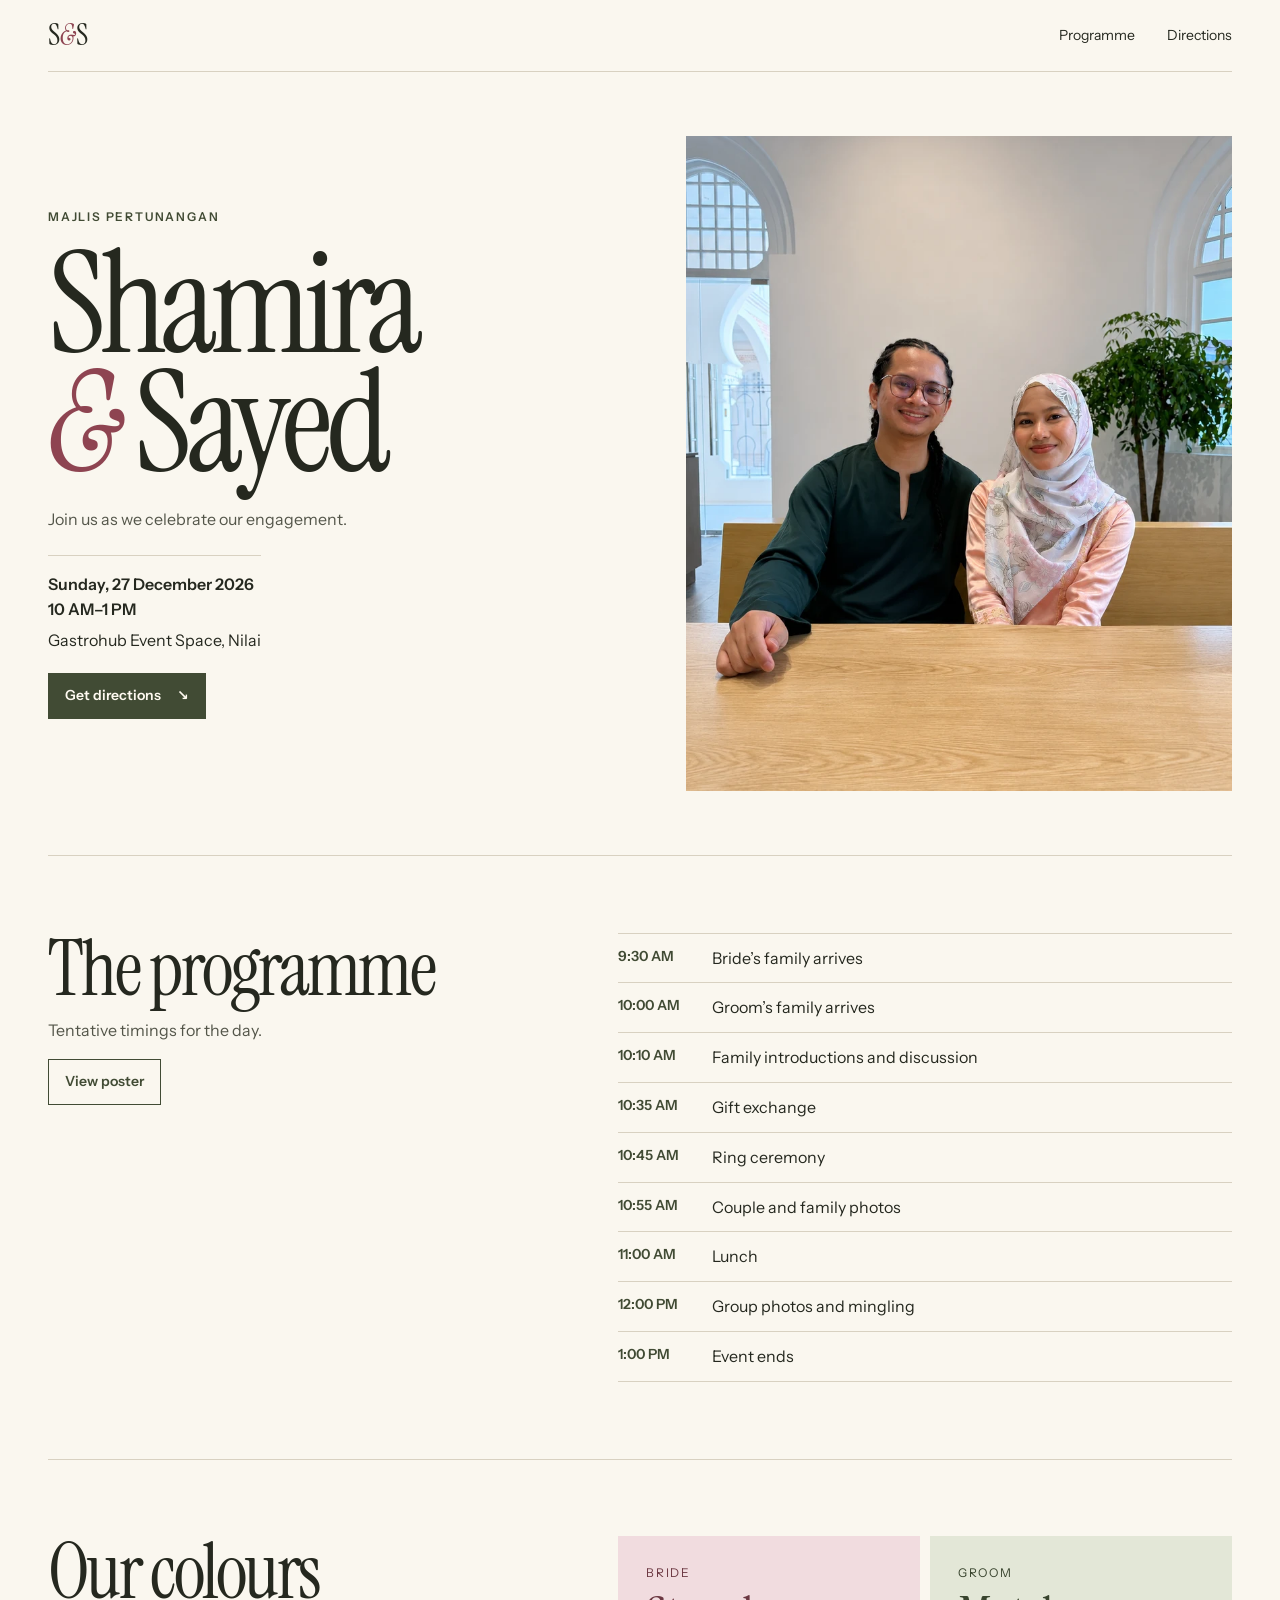
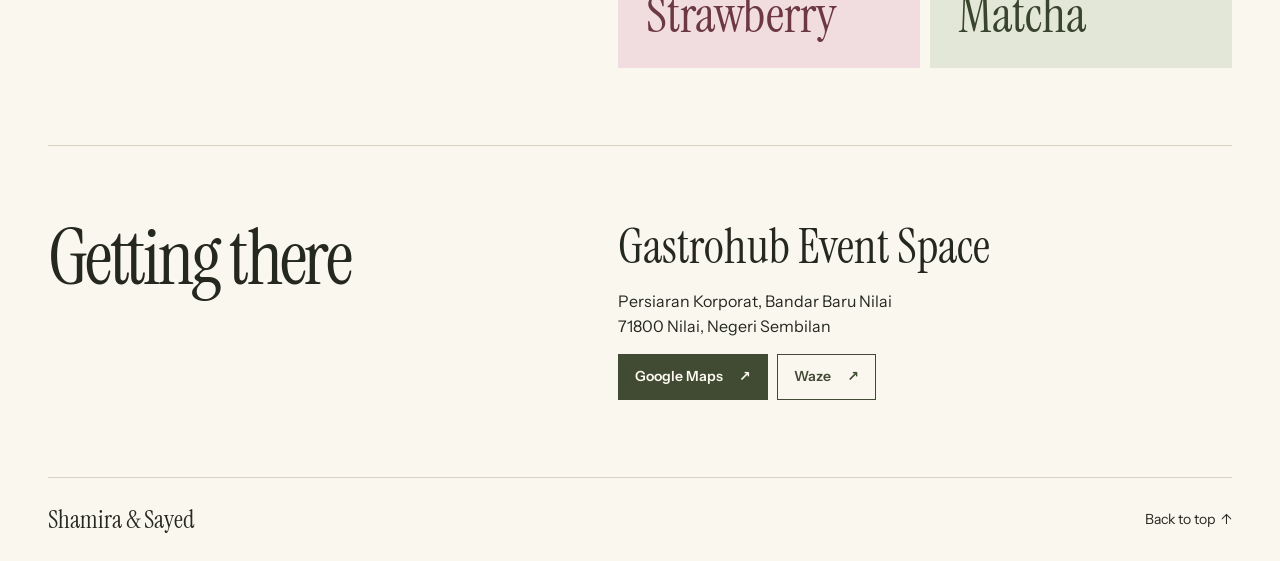
==== index.html @ 9dc454b3 "Publish Shamira and Sayed's engagement site" ====
<!doctype html>
<html lang="en-MY">
<head>
  <meta charset="utf-8">
  <meta http-equiv="Content-Security-Policy" content="default-src 'none'; script-src 'self'; style-src 'self'; img-src 'self'; font-src 'self'; base-uri 'none'; form-action 'none'">
  <meta name="referrer" content="no-referrer">
  <meta name="viewport" content="width=device-width, initial-scale=1">
  <meta name="theme-color" content="#faf7ef">
  <meta name="description" content="Join Shamira and Sayed for their engagement on Sunday, 27 December 2026 at Gastrohub Event Space, Nilai.">
  <link rel="canonical" href="https://bimbap-co.github.io/shamirasayed.tunang/">
  <link rel="stylesheet" href="./styles.css">
  <script src="./script.js" defer></script>
  <title>Shamira &amp; Sayed — Tunang</title>
</head>
<body id="top">
  <a class="skip" href="#main">Skip to main content</a>
  <header class="shell header">
    <a class="monogram" href="#top" aria-label="Shamira and Sayed, back to top">S<span>&amp;</span>S</a>
    <nav aria-label="Main navigation">
      <a href="#programme">Programme</a>
      <a href="#venue">Directions</a>
    </nav>
  </header>

  <main id="main" tabindex="-1">
    <section class="shell hero" aria-labelledby="couple">
      <div class="invitation">
        <p class="eyebrow">Majlis pertunangan</p>
        <h1 id="couple">Shamira <br><em>&amp;</em> Sayed</h1>
        <p class="lede">Join us as we celebrate our engagement.</p>
        <div class="details">
          <p><time datetime="2026-12-27">Sunday, 27 December 2026</time><br>
          <time datetime="10:00">10 AM</time>–<time datetime="13:00">1 PM</time></p>
          <p>Gastrohub Event Space, Nilai</p>
        </div>
        <a class="button primary" href="#venue">Get directions <span aria-hidden="true">↘</span></a>
      </div>
      <figure class="hero-photo">
        <img src="./assets/engagement-placeholder.webp" width="810" height="1080" alt="The couple smiling together at a café table">
      </figure>
    </section>

    <section id="programme" class="shell section split" aria-labelledby="programme-heading">
      <div data-reveal>
        <h2 id="programme-heading">The programme</h2>
        <p class="muted">Tentative timings for the day.</p>
        <p><a class="button" id="view-poster" href="./assets/tunang-programme-ms.png" aria-label="View poster in Malay">View poster</a></p>
      </div>
      <ol class="programme" data-reveal>
        <li><time datetime="09:30">9:30 AM</time><span>Bride’s family arrives</span></li>
        <li><time datetime="10:00">10:00 AM</time><span>Groom’s family arrives</span></li>
        <li><time datetime="10:10">10:10 AM</time><span>Family introductions and discussion</span></li>
        <li><time datetime="10:35">10:35 AM</time><span>Gift exchange</span></li>
        <li><time datetime="10:45">10:45 AM</time><span>Ring ceremony</span></li>
        <li><time datetime="10:55">10:55 AM</time><span>Couple and family photos</span></li>
        <li><time datetime="11:00">11:00 AM</time><span>Lunch</span></li>
        <li><time datetime="12:00">12:00 PM</time><span>Group photos and mingling</span></li>
        <li><time datetime="13:00">1:00 PM</time><span>Event ends</span></li>
      </ol>
    </section>

    <section class="shell section split colours" aria-labelledby="colours-heading">
      <h2 id="colours-heading" data-reveal>Our colours</h2>
      <dl class="swatches" data-reveal>
        <div class="strawberry"><dt>Bride</dt><dd>Strawberry</dd></div>
        <div class="matcha"><dt>Groom</dt><dd>Matcha</dd></div>
      </dl>
    </section>

    <section id="venue" class="shell section split venue" aria-labelledby="venue-heading">
      <h2 id="venue-heading" data-reveal>Getting there</h2>
      <div data-reveal>
        <h3>Gastrohub Event Space</h3>
        <p>Persiaran Korporat, Bandar Baru Nilai<br>71800 Nilai, Negeri Sembilan</p>
        <div class="map-links">
          <a class="button primary" href="https://maps.app.goo.gl/7WhWHw4qsbvU7uDw9">Google Maps <span aria-hidden="true">↗</span></a>
          <a class="button" href="https://waze.com/ul/hw22rurtuh">Waze <span aria-hidden="true">↗</span></a>
        </div>
      </div>
    </section>
  </main>
  <footer class="shell footer">
    <p>Shamira &amp; Sayed</p>
    <a href="#top">Back to top <span aria-hidden="true">↑</span></a>
  </footer>
  <dialog id="poster-dialog" aria-labelledby="poster-title">
    <div class="poster-header">
      <h2 id="poster-title">Programme poster</h2>
      <button class="button" id="close-poster" type="button" autofocus>Close</button>
    </div>
    <img loading="lazy" src="./assets/tunang-programme-ms.png" alt="Tentative engagement programme poster in Malay. The English schedule is on this page.">
  </dialog>
</body>
</html>
---- styles.css ----
@font-face {
  font-family: "Instrument Sans";
  src: url("./assets/instrument-sans.woff2") format("woff2");
  font-weight: 400 600;
  font-display: swap;
}
@font-face {
  font-family: "Instrument Serif";
  src: url("./assets/instrument-serif.woff2") format("woff2");
  font-display: swap;
}
@font-face {
  font-family: "Instrument Serif";
  src: url("./assets/instrument-serif-italic.woff2") format("woff2");
  font-style: italic;
  font-display: swap;
}

:root {
  color-scheme: light;
  --paper: #faf7ef;
  --ink: #25281f;
  --muted: #54564a;
  --line: #d8d1c1;
  --green: #414b34;
  --rose: #8e4451;
  --serif: "Instrument Serif", Georgia, serif;
}
*, *::before, *::after { box-sizing: border-box; }
body {
  margin: 0;
  background: var(--paper);
  color: var(--ink);
  font: 1rem/1.55 "Instrument Sans", system-ui, sans-serif;
}
a { color: inherit; text-underline-offset: .25em; }
a:focus-visible, main:focus-visible { outline: 2px solid var(--rose); outline-offset: 4px; }
.skip {
  position: fixed;
  z-index: 2;
  inset: .5rem auto auto .5rem;
  padding: .75rem 1rem;
  background: var(--paper);
  transform: translateY(-160%);
}
.skip:focus { transform: none; }
.shell { width: min(100% - 2.5rem, 76rem); margin-inline: auto; }
.header, .footer {
  display: flex;
  align-items: center;
  justify-content: space-between;
  gap: .5rem;
}
.header { min-height: 4.5rem; border-bottom: 1px solid var(--line); }
.header nav { display: flex; gap: clamp(.75rem, 3vw, 2rem); }
.header a, .footer a {
  display: inline-flex;
  align-items: center;
  min-height: 44px;
  font-size: .875rem;
  text-decoration: none;
}
.header a:hover, .footer a:hover { text-decoration: underline; }
.header .monogram { font: 1.9rem/1 var(--serif); }
.monogram span { color: var(--rose); font-style: italic; }

.hero {
  display: grid;
  gap: 2.5rem;
  padding-block: clamp(2.25rem, 5vw, 4.5rem);
}
.invitation { align-self: center; }
.eyebrow, .swatches dt {
  font-size: .75rem;
  letter-spacing: .15em;
  text-transform: uppercase;
}
.eyebrow { margin: 0 0 1.1rem; color: var(--green); font-weight: 600; }
h1, h2, h3 { margin: 0; font-family: var(--serif); font-weight: 400; }
h1 { font-size: clamp(4.45rem, 12vw, 10rem); line-height: .84; letter-spacing: -.045em; }
h1 em { color: var(--rose); }
.lede { margin: 1.5rem 0; color: var(--muted); }
.details {
  display: grid;
  gap: .4rem;
  width: fit-content;
  border-top: 1px solid var(--line);
  padding-top: 1rem;
  margin-bottom: 1.25rem;
}
.details p { margin: 0; }
.details p:first-child { font-weight: 600; }
.button {
  display: inline-flex;
  align-items: center;
  justify-content: space-between;
  gap: 1rem;
  min-height: 46px;
  padding: .6rem 1rem;
  border: 1px solid var(--green);
  color: var(--green);
  text-decoration: none;
  font-weight: 600;
  font-size: .875rem;
}
.button:hover { background: #e8ecdf; }
.primary { background: var(--green); color: #fffaf1; }
.primary:hover { background: #2d3625; }
.hero-photo { margin: 0; }
.hero-photo img {
  display: block;
  width: 100%;
  height: auto;
  aspect-ratio: 4 / 5;
  object-fit: cover;
  background: #e7dccb;
}
.section {
  scroll-margin-top: 1.25rem;
  border-top: 1px solid var(--line);
  padding-block: clamp(2.5rem, 6vw, 5.5rem);
}
.split { display: grid; gap: 1.25rem; }
h2 { font-size: clamp(3rem, 6vw, 5.7rem); line-height: .96; letter-spacing: -.035em; }
h3 { font-size: clamp(2rem, 4vw, 3rem); line-height: 1.05; }
.muted { color: var(--muted); margin: .75rem 0 0; }
.programme { margin: 0; padding: 0; list-style: none; }
.programme li {
  display: grid;
  grid-template-columns: 5.25rem 1fr;
  gap: .65rem;
  padding-block: .75rem;
  border-bottom: 1px solid var(--line);
}
.programme li:first-child { border-top: 1px solid var(--line); }
.programme time { font-size: .875rem; font-weight: 600; color: var(--green); }
.programme small { display: block; color: var(--muted); }
.swatches { display: grid; grid-template-columns: repeat(2, minmax(0, 1fr)); gap: .6rem; margin: 0; }
.swatches div { padding: clamp(.75rem, 2.5vw, 1.75rem); }
.swatches dd { margin: .35rem 0 0; font: clamp(1.7rem, 4vw, 3.4rem)/1 var(--serif); }
.strawberry { background: #f1dcdf; color: #6c3842; }
.matcha { background: #e3e7d7; color: #39442e; }
.map-links { display: flex; flex-wrap: wrap; gap: .6rem; }
.footer { border-top: 1px solid var(--line); min-height: 5rem; }
.footer p { font: 1.55rem var(--serif); }
.footer a { gap: .4em; }

#poster-dialog {
  width: min(100% - 2rem, 38rem);
  max-height: calc(100% - 2rem);
  padding: 1rem;
  border: 1px solid var(--line);
  background: var(--paper);
  color: var(--ink);
  overscroll-behavior: contain;
}
#poster-dialog::backdrop { background: rgb(25 24 20 / 72%); }
.poster-header {
  display: flex;
  align-items: center;
  justify-content: space-between;
  gap: .75rem;
  margin-bottom: .75rem;
}
.poster-header h2 { font-size: 1.75rem; }
.poster-header button { background: var(--paper); font-family: inherit; cursor: pointer; }
.poster-header button:hover { background: #e8ecdf; }
.poster-header button:focus-visible { outline: 2px solid var(--rose); outline-offset: 4px; }
#poster-dialog img { display: block; width: 100%; height: auto; }

@media (min-width: 48rem) {
  .shell { width: min(100% - 6rem, 76rem); }
  .hero { grid-template-columns: 1fr .95fr; gap: clamp(2rem, 5vw, 5.5rem); }
  h1 { font-size: clamp(4.7rem, 11.1vw, 10rem); }
  .hero-photo img { aspect-ratio: 5 / 6; }
  .split { grid-template-columns: .85fr 1fr; gap: 3rem; }
}

@media (prefers-reduced-motion: no-preference) {
  html { scroll-behavior: smooth; }

  [data-reveal].revealed { animation: reveal 450ms ease-out; }
  @keyframes reveal {
    from { opacity: .7; transform: translateY(.5rem); }
    to { opacity: 1; transform: none; }
  }
}
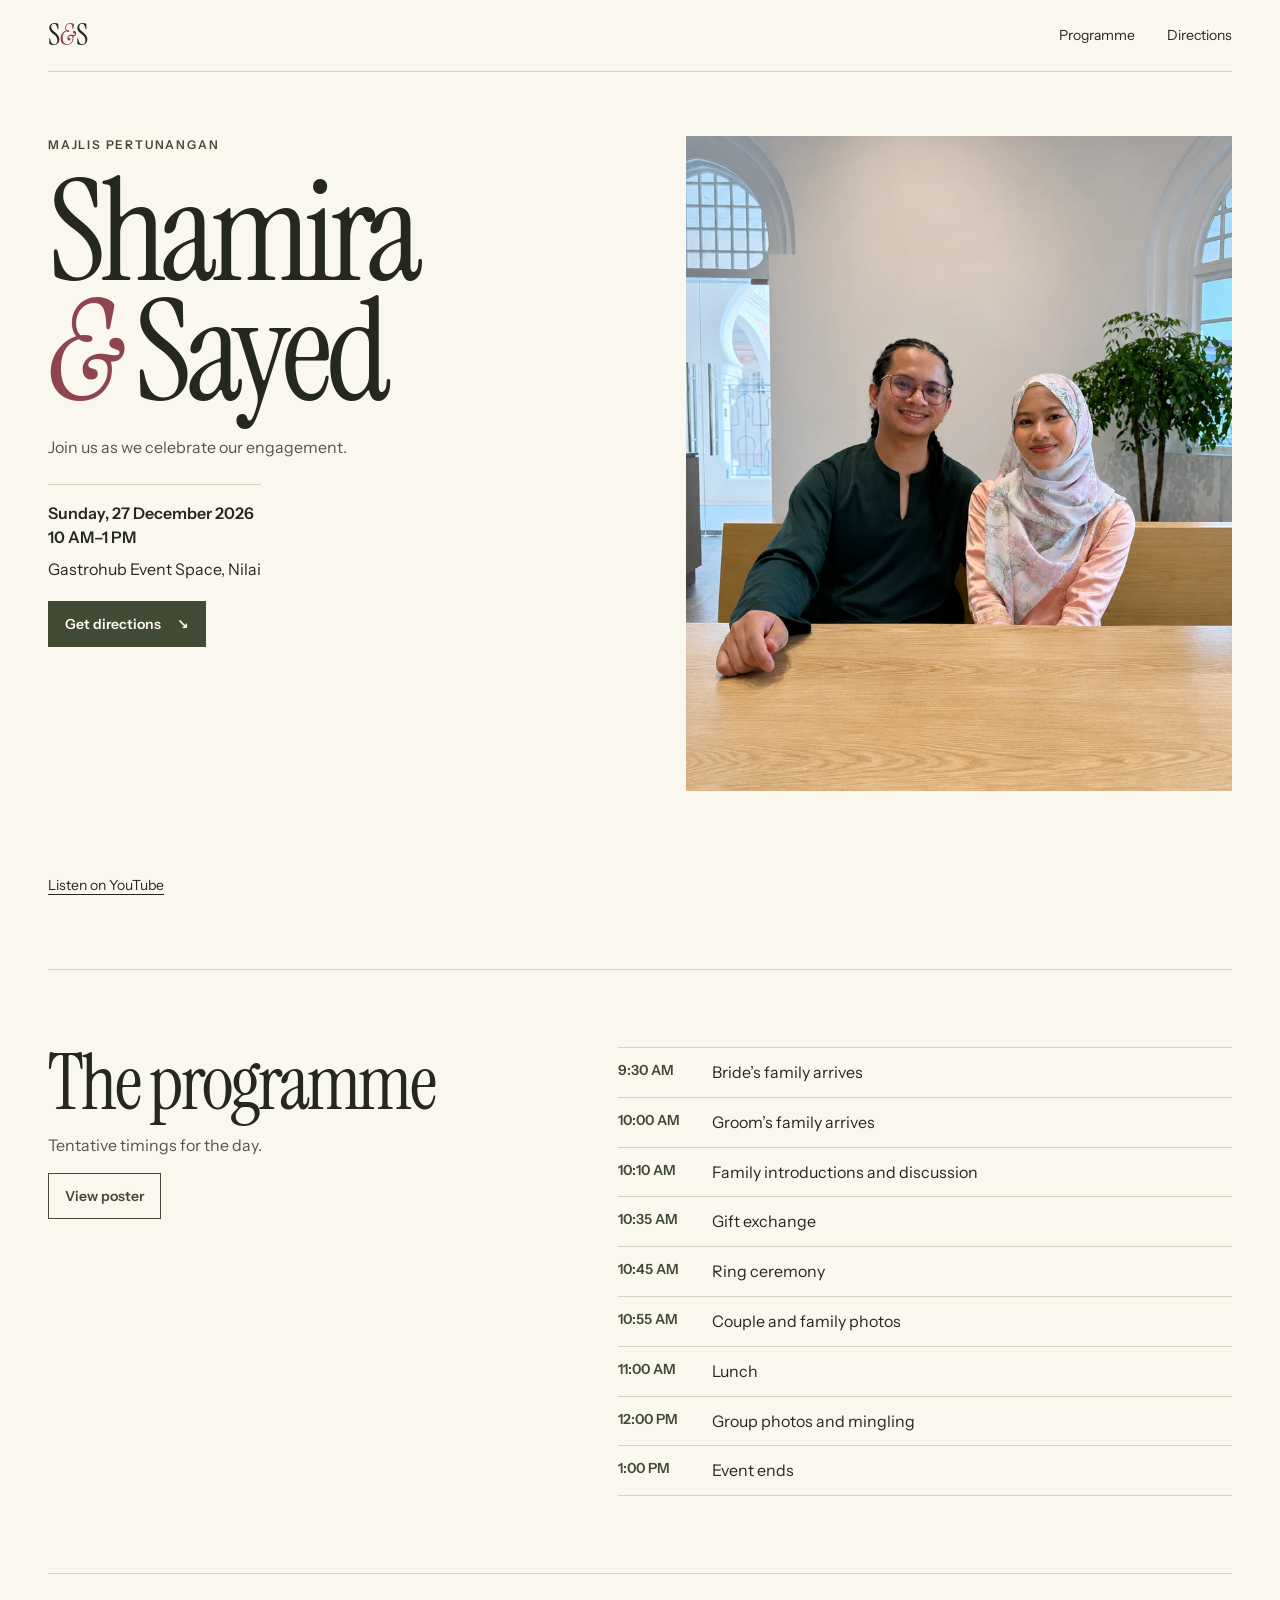
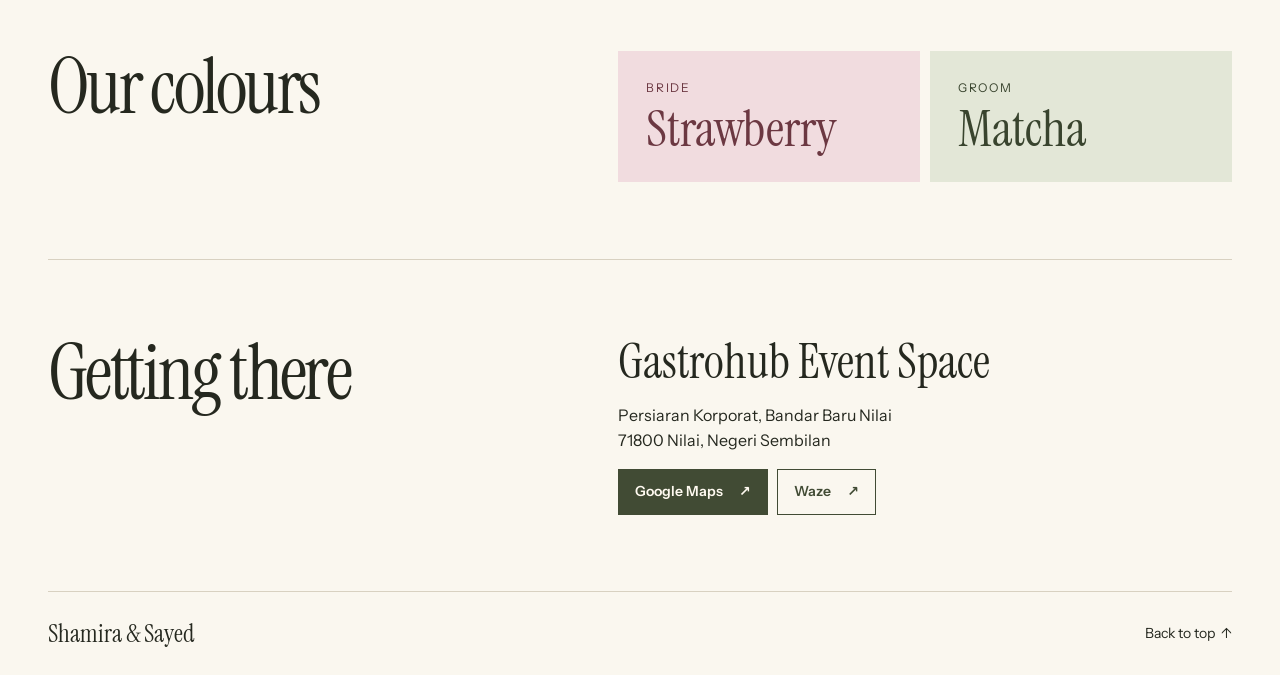
==== commit 44989e5b: "Add quiet engagement music player" ====
--- a/index.html
+++ b/index.html
@@ -2,12 +2,13 @@
 <html lang="en-MY">
 <head>
   <meta charset="utf-8">
-  <meta http-equiv="Content-Security-Policy" content="default-src 'none'; script-src 'self'; style-src 'self'; img-src 'self'; font-src 'self'; base-uri 'none'; form-action 'none'">
+  <meta http-equiv="Content-Security-Policy" content="default-src 'none'; script-src 'self' https://www.youtube.com/iframe_api https://www.youtube.com/s/player/; style-src 'self'; img-src 'self'; font-src 'self'; frame-src https://www.youtube.com/embed/; base-uri 'none'; form-action 'none'">
   <meta name="referrer" content="no-referrer">
   <meta name="viewport" content="width=device-width, initial-scale=1">
   <meta name="theme-color" content="#faf7ef">
   <meta name="description" content="Join Shamira and Sayed for their engagement on Sunday, 27 December 2026 at Gastrohub Event Space, Nilai.">
   <link rel="canonical" href="https://bimbap-co.github.io/shamirasayed.tunang/">
+  <link rel="icon" href="./assets/favicon.svg" type="image/svg+xml">
   <link rel="stylesheet" href="./styles.css">
   <script src="./script.js" defer></script>
   <title>Shamira &amp; Sayed — Tunang</title>
@@ -34,6 +35,10 @@
           <p>Gastrohub Event Space, Nilai</p>
         </div>
         <a class="button primary" href="#venue">Get directions <span aria-hidden="true">↘</span></a>
+        <div class="music">
+          <iframe id="engagement-music" title="Letter That Writing in the Wind — Lazypianist" width="320" height="200" allow="autoplay; encrypted-media" referrerpolicy="strict-origin-when-cross-origin"></iframe>
+          <a href="https://www.youtube.com/watch?v=wNBm_8YAHrY">Listen on YouTube</a>
+        </div>
       </div>
       <figure class="hero-photo">
         <img src="./assets/engagement-placeholder.webp" width="810" height="1080" alt="The couple smiling together at a café table">
--- a/styles.css
+++ b/styles.css
@@ -107,6 +107,9 @@
 .primary { background: var(--green); color: #fffaf1; }
 .primary:hover { background: #2d3625; }
 .hero-photo { margin: 0; }
+.music { margin-top: 1.25rem; }
+.music iframe { display: block; width: min(100%, 320px); border: 0; }
+.music a { display: inline-block; padding-block: .5rem; font-size: .875rem; }
 .hero-photo img {
   display: block;
   width: 100%;
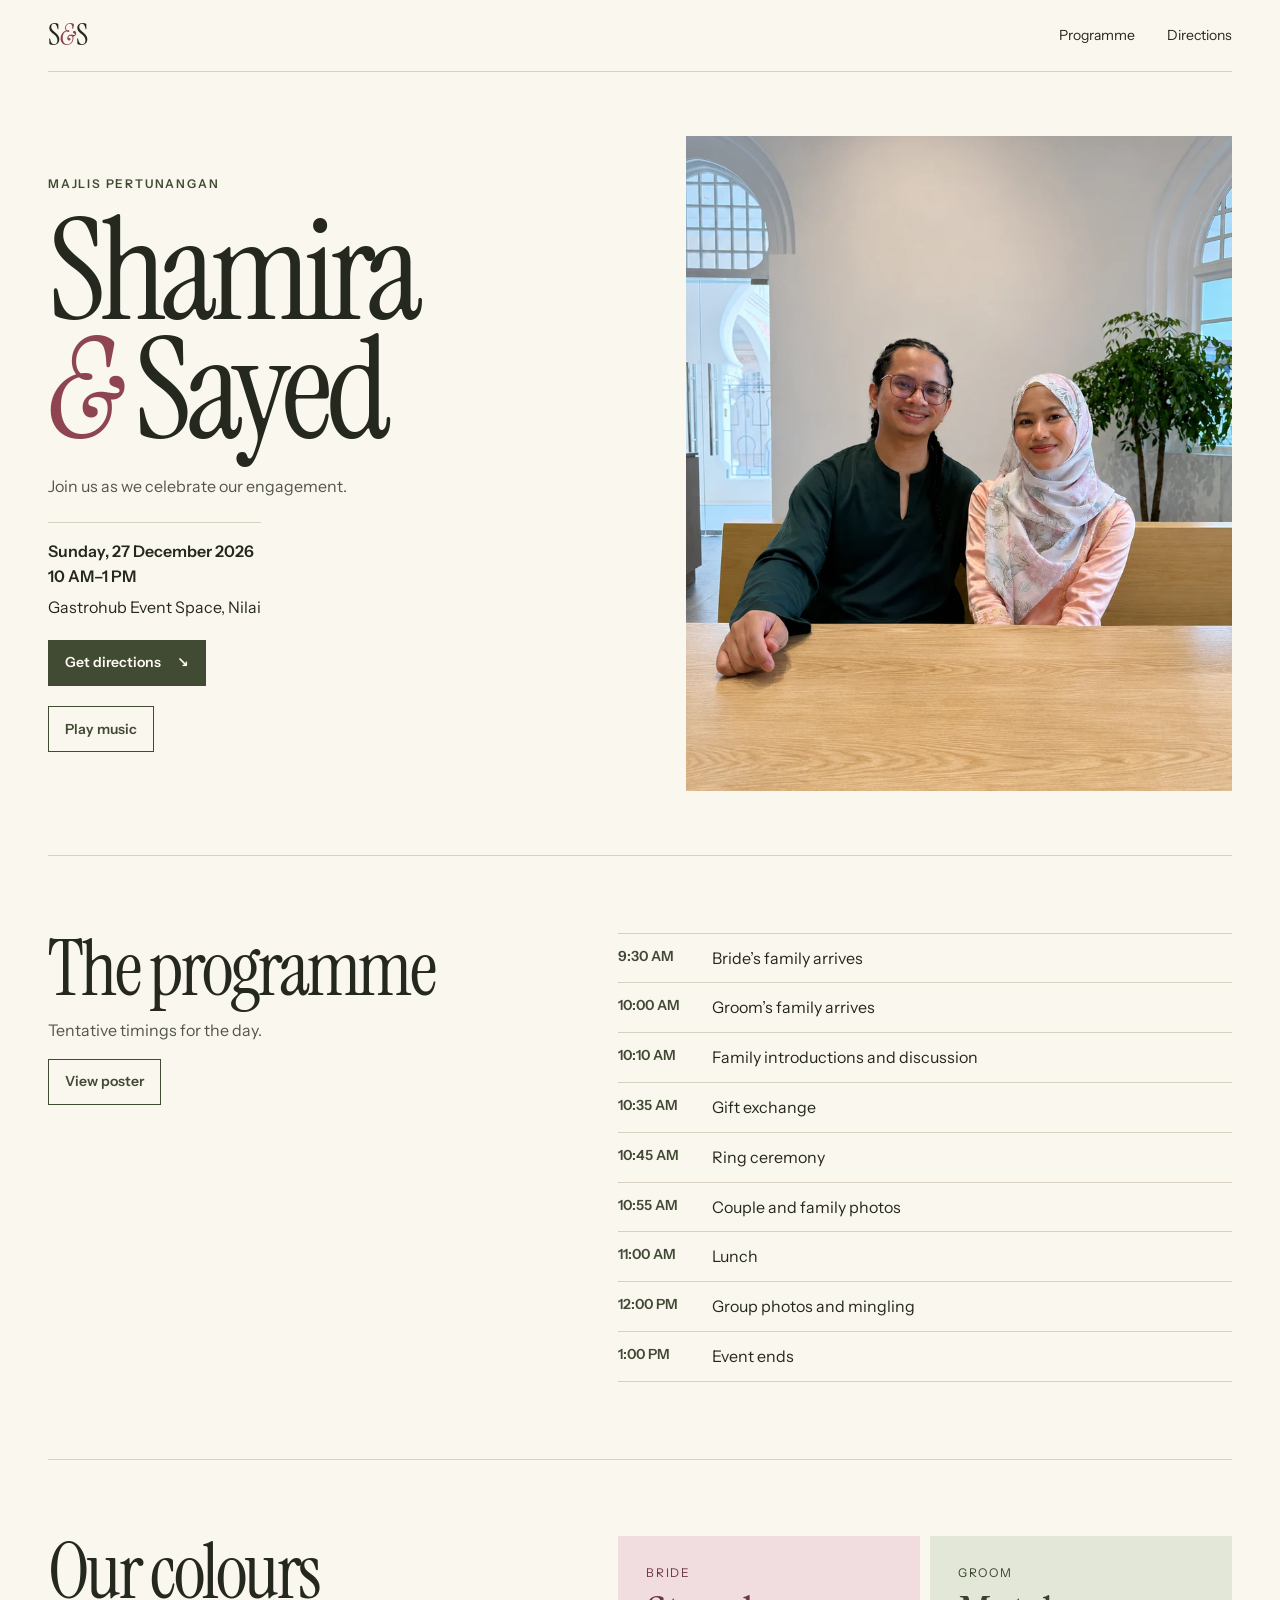
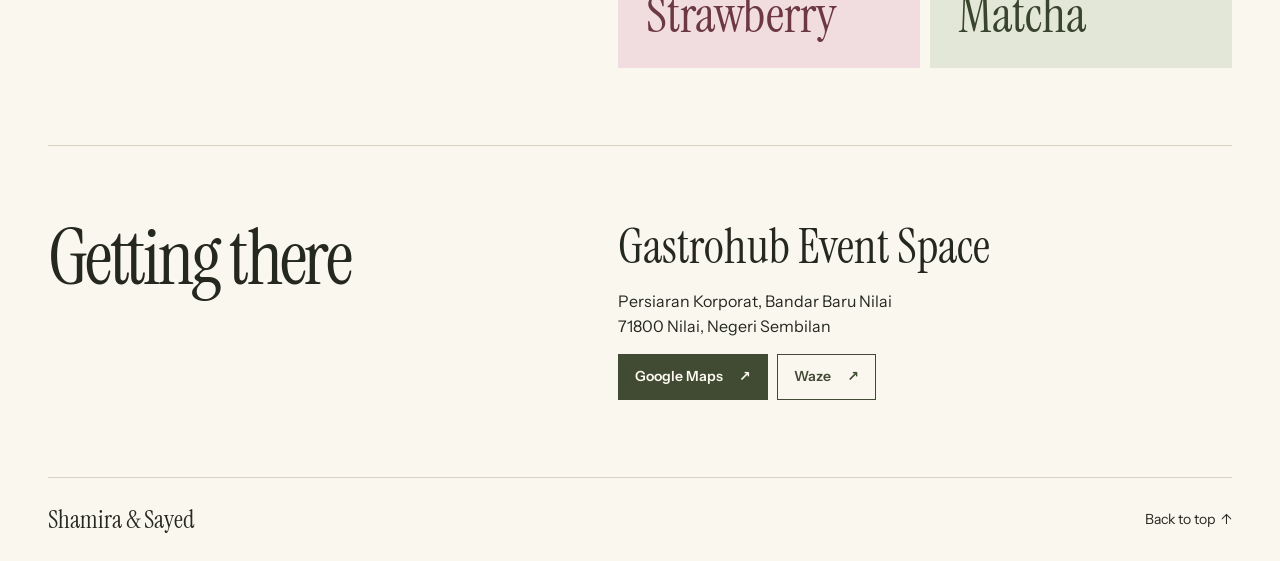
==== commit d0a3d2db: "Use native wedding audio instead of YouTube" ====
--- a/index.html
+++ b/index.html
@@ -2,7 +2,7 @@
 <html lang="en-MY">
 <head>
   <meta charset="utf-8">
-  <meta http-equiv="Content-Security-Policy" content="default-src 'none'; script-src 'self' https://www.youtube.com/iframe_api https://www.youtube.com/s/player/; style-src 'self'; img-src 'self'; font-src 'self'; frame-src https://www.youtube.com/embed/; base-uri 'none'; form-action 'none'">
+  <meta http-equiv="Content-Security-Policy" content="default-src 'none'; script-src 'self'; style-src 'self'; img-src 'self'; font-src 'self'; media-src 'self'; base-uri 'none'; form-action 'none'">
   <meta name="referrer" content="no-referrer">
   <meta name="viewport" content="width=device-width, initial-scale=1">
   <meta name="theme-color" content="#faf7ef">
@@ -10,7 +10,7 @@
   <link rel="canonical" href="https://bimbap-co.github.io/shamirasayed.tunang/">
   <link rel="icon" href="./assets/favicon.svg" type="image/svg+xml">
   <link rel="stylesheet" href="./styles.css">
-  <script src="./script.js" defer></script>
+  <script src="./script.js?v=2" defer></script>
   <title>Shamira &amp; Sayed — Tunang</title>
 </head>
 <body id="top">
@@ -36,8 +36,8 @@
         </div>
         <a class="button primary" href="#venue">Get directions <span aria-hidden="true">↘</span></a>
         <div class="music">
-          <iframe id="engagement-music" title="Letter That Writing in the Wind — Lazypianist" width="320" height="200" allow="autoplay; encrypted-media" referrerpolicy="strict-origin-when-cross-origin"></iframe>
-          <a href="https://www.youtube.com/watch?v=wNBm_8YAHrY">Listen on YouTube</a>
+          <audio id="engagement-music" src="../shamirasayed.nikah/audio/wedding-acoustic.mp3" preload="none" loop></audio>
+          <button class="button" id="music-toggle" type="button" hidden>Play music</button>
         </div>
       </div>
       <figure class="hero-photo">
--- a/styles.css
+++ b/styles.css
@@ -108,8 +108,9 @@
 .primary:hover { background: #2d3625; }
 .hero-photo { margin: 0; }
 .music { margin-top: 1.25rem; }
-.music iframe { display: block; width: min(100%, 320px); border: 0; }
-.music a { display: inline-block; padding-block: .5rem; font-size: .875rem; }
+#music-toggle { background: transparent; font-family: inherit; cursor: pointer; }
+#music-toggle[hidden] { display: none; }
+#music-toggle:focus-visible { outline: 2px solid var(--rose); outline-offset: 4px; }
 .hero-photo img {
   display: block;
   width: 100%;
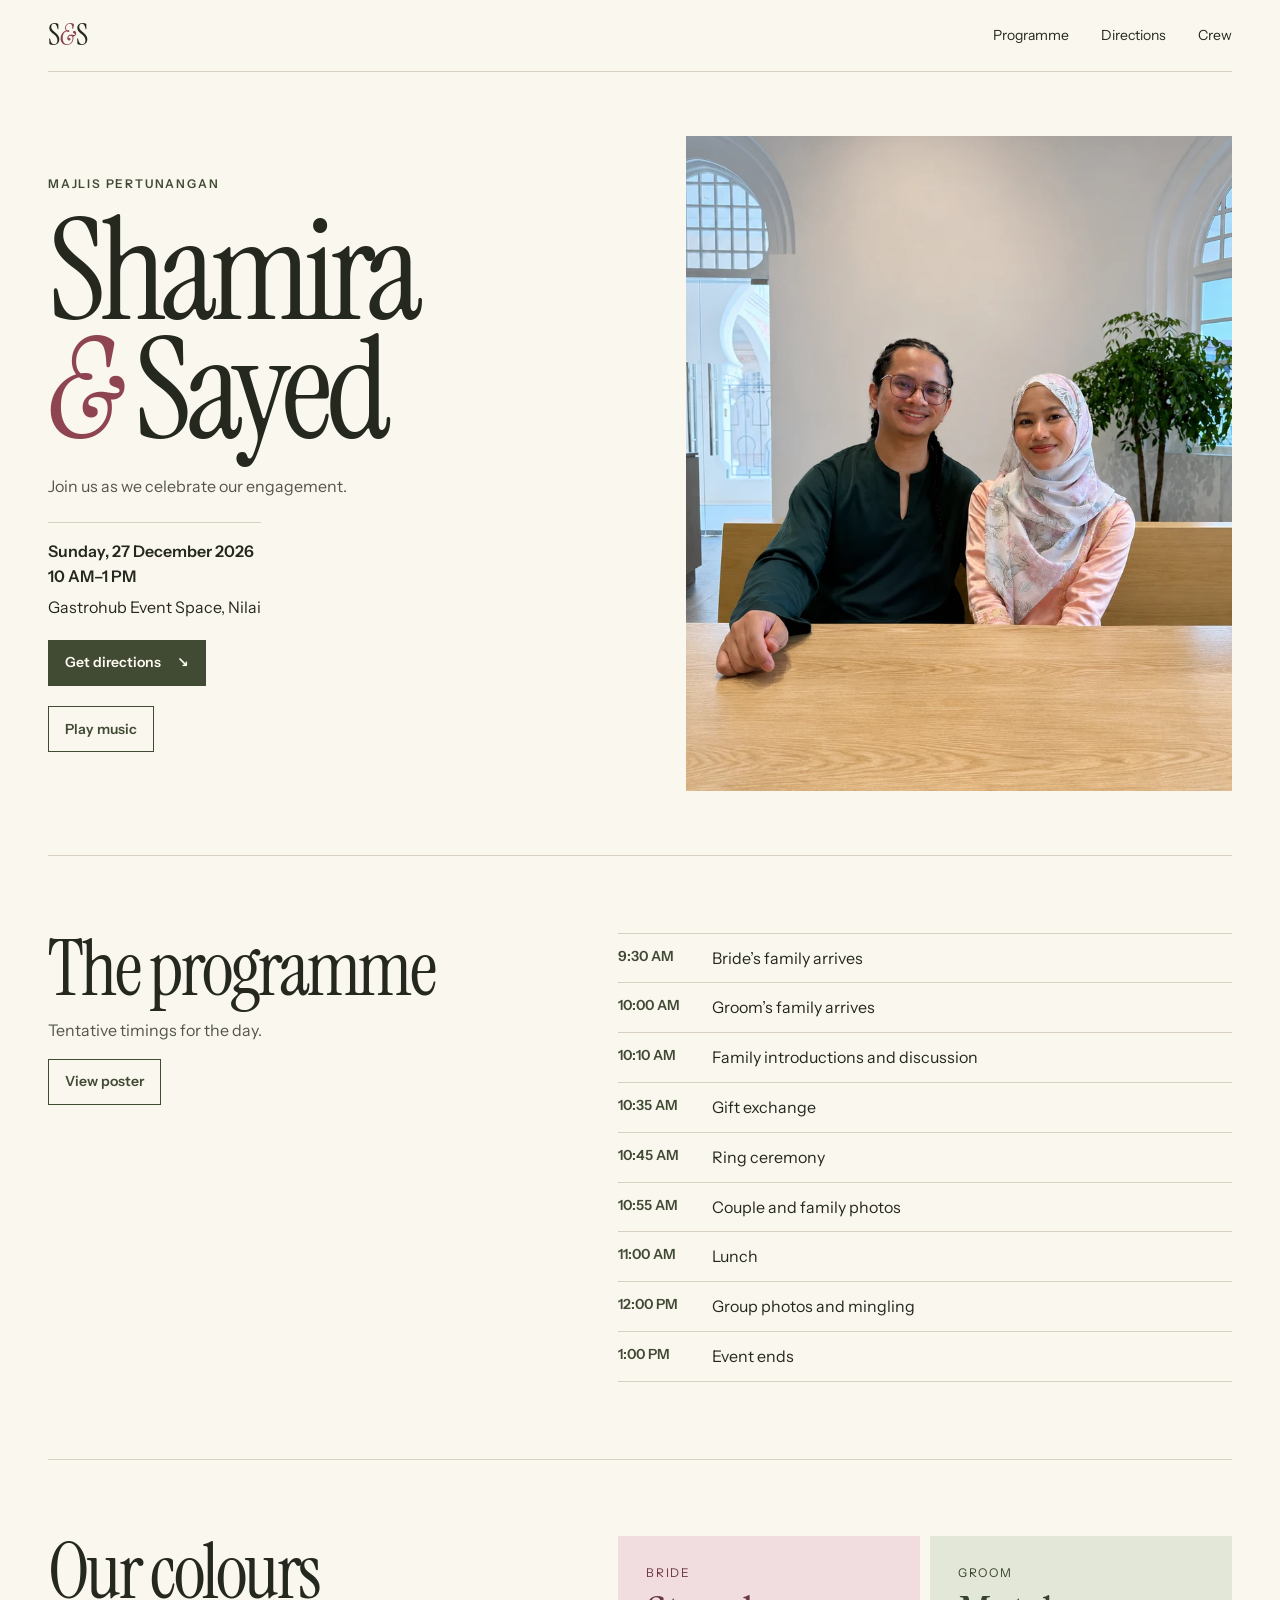
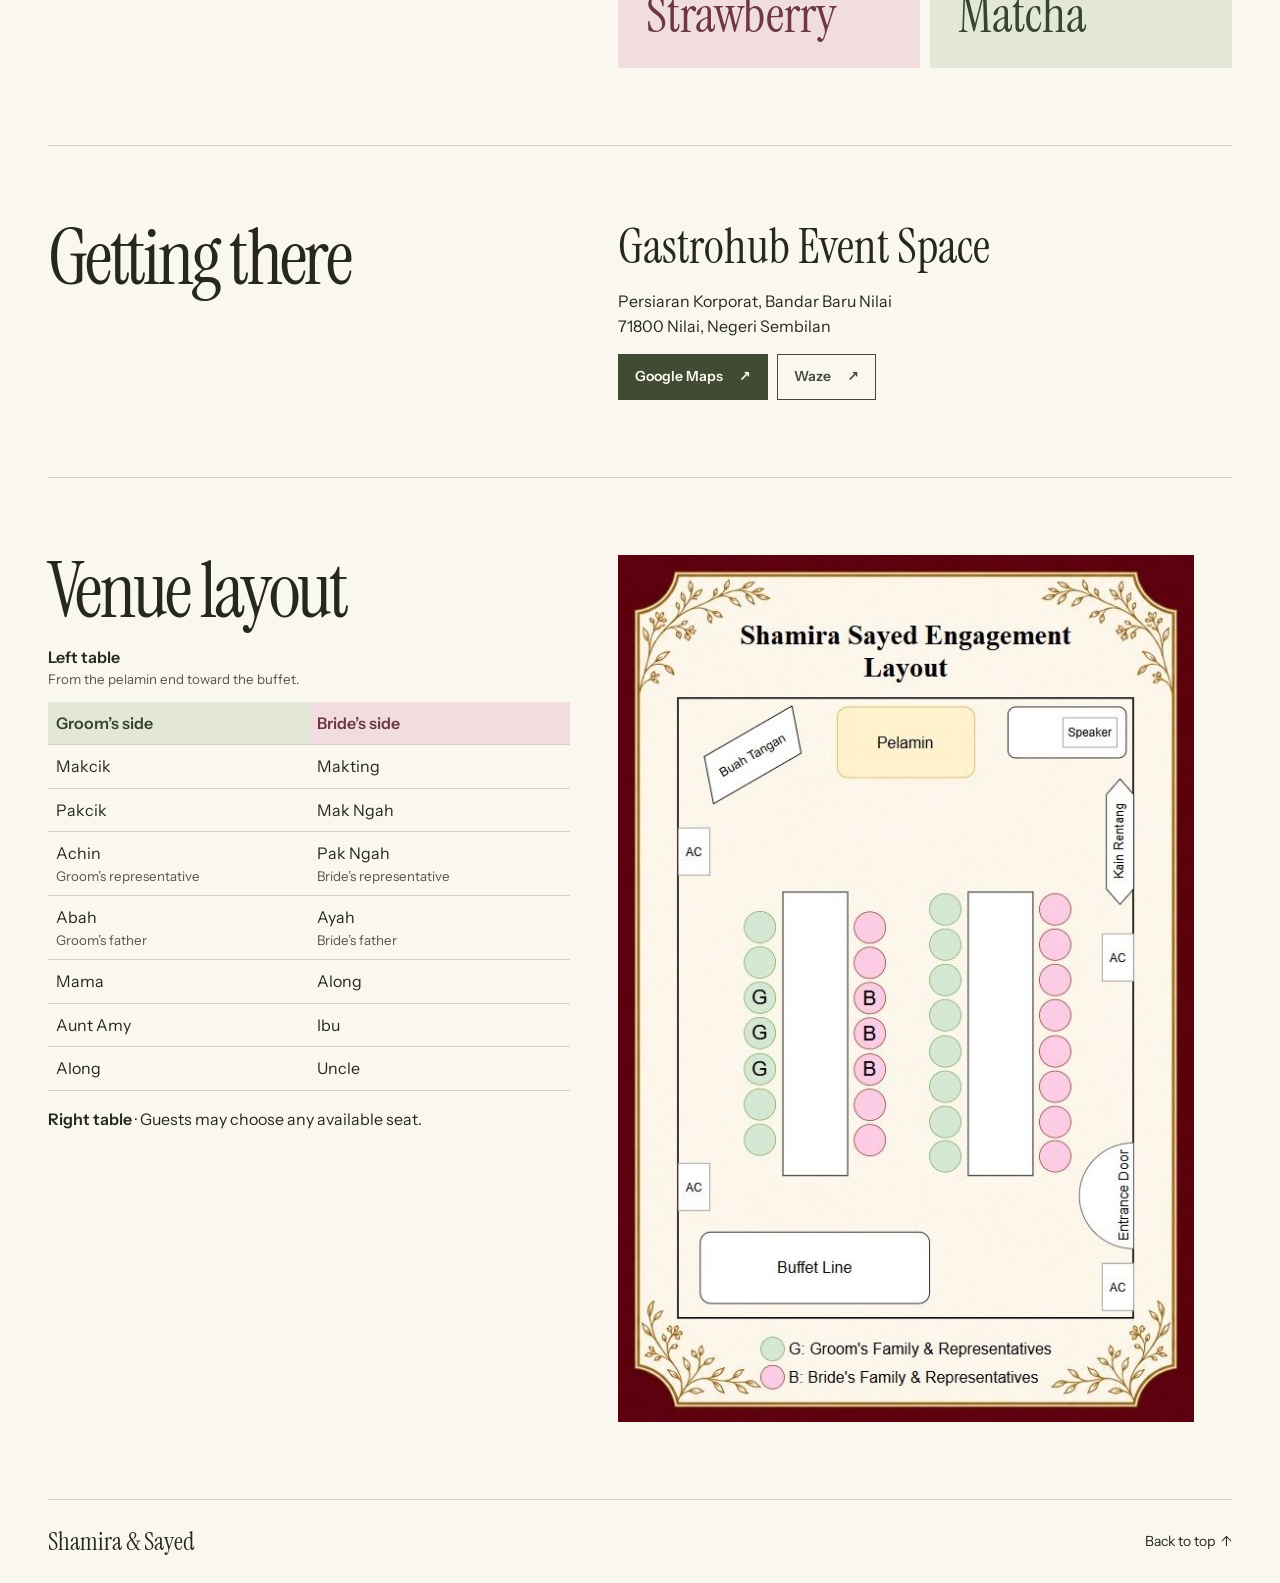
==== commit ca8bedc1: "Publish Tunang crew pages and venue seating plan" ====
--- a/index.html
+++ b/index.html
@@ -20,6 +20,7 @@
     <nav aria-label="Main navigation">
       <a href="#programme">Programme</a>
       <a href="#venue">Directions</a>
+      <a href="./crew.html">Crew</a>
     </nav>
   </header>
 
@@ -83,6 +84,30 @@
         </div>
       </div>
     </section>
+    <section id="layout" class="shell section split" aria-labelledby="layout-heading">
+      <div>
+        <h2 id="layout-heading">Venue layout</h2>
+        <table class="seating">
+          <caption><strong>Left table</strong><small>From the pelamin end toward the buffet.</small></caption>
+          <thead>
+            <tr><th scope="col">Groom’s side</th><th scope="col">Bride’s side</th></tr>
+          </thead>
+          <tbody>
+              <tr><td>Makcik</td><td>Makting</td></tr>
+              <tr><td>Pakcik</td><td>Mak Ngah</td></tr>
+              <tr><td>Achin<small>Groom’s representative</small></td><td>Pak Ngah<small>Bride’s representative</small></td></tr>
+              <tr><td>Abah<small>Groom’s father</small></td><td>Ayah<small>Bride’s father</small></td></tr>
+              <tr><td>Mama</td><td>Along</td></tr>
+              <tr><td>Aunt Amy</td><td>Ibu</td></tr>
+              <tr><td>Along</td><td>Uncle</td></tr>
+          </tbody>
+        </table>
+        <p><strong>Right table</strong> · Guests may choose any available seat.</p>
+      </div>
+      <a class="layout-plan" href="./assets/tunang-layout.png" aria-label="Open the full-size venue layout">
+        <img src="./assets/tunang-layout.png" width="587" height="884" loading="lazy" alt="Venue plan with two tables in the centre, the pelamin at the front, the entrance on the right and the buffet at the back left.">
+      </a>
+    </section>
   </main>
   <footer class="shell footer">
     <p>Shamira &amp; Sayed</p>
--- a/styles.css
+++ b/styles.css
@@ -149,6 +149,30 @@
 .footer p { font: 1.55rem var(--serif); }
 .footer a { gap: .4em; }
 
+.layout-plan { display: block; width: min(100%, 36rem); }
+.layout-plan img { display: block; width: 100%; height: auto; }
+.seating { width: 100%; border-collapse: collapse; table-layout: fixed; margin-top: 1rem; }
+.seating caption { text-align: left; padding-bottom: .75rem; }
+.seating th, .seating td { text-align: left; vertical-align: top; padding: .55rem .5rem; border-bottom: 1px solid var(--line); }
+.seating th:first-child { background: #e3e7d7; color: #39442e; }
+.seating th:last-child { background: #f1dcdf; color: #6c3842; }
+.seating small { display: block; color: var(--muted); }
+.crew { border-top: 0; }
+.crew h1 { font-size: clamp(3.75rem, 9vw, 7rem); }
+.crew-list { margin-top: 2rem; border-top: 1px solid var(--line); }
+.crew-list details { border-bottom: 1px solid var(--line); }
+.crew-list summary { padding: .85rem .25rem; cursor: pointer; }
+.crew-list summary:focus-visible { outline: 2px solid var(--rose); outline-offset: 2px; }
+.crew-list summary > span { display: inline-grid; vertical-align: middle; gap: .2rem; }
+.crew-name, .crew-list ul { color: var(--muted); }
+.crew-list ul { margin: 0 0 1rem; padding-inline-start: 2.5rem; }
+.crew-list li + li { margin-top: .35rem; }
+.crew-timing { max-width: 48rem; margin-top: 3rem; }
+.crew-timing h2 { font-size: clamp(2.5rem, 5vw, 4rem); }
+.crew-timing .programme { margin-top: 1rem; }
+.crew-timing .programme li { grid-template-columns: 6rem minmax(0, 1fr); }
+.crew-timing .programme p { margin: .25rem 0 0; color: var(--muted); }
+
 #poster-dialog {
   width: min(100% - 2rem, 38rem);
   max-height: calc(100% - 2rem);
